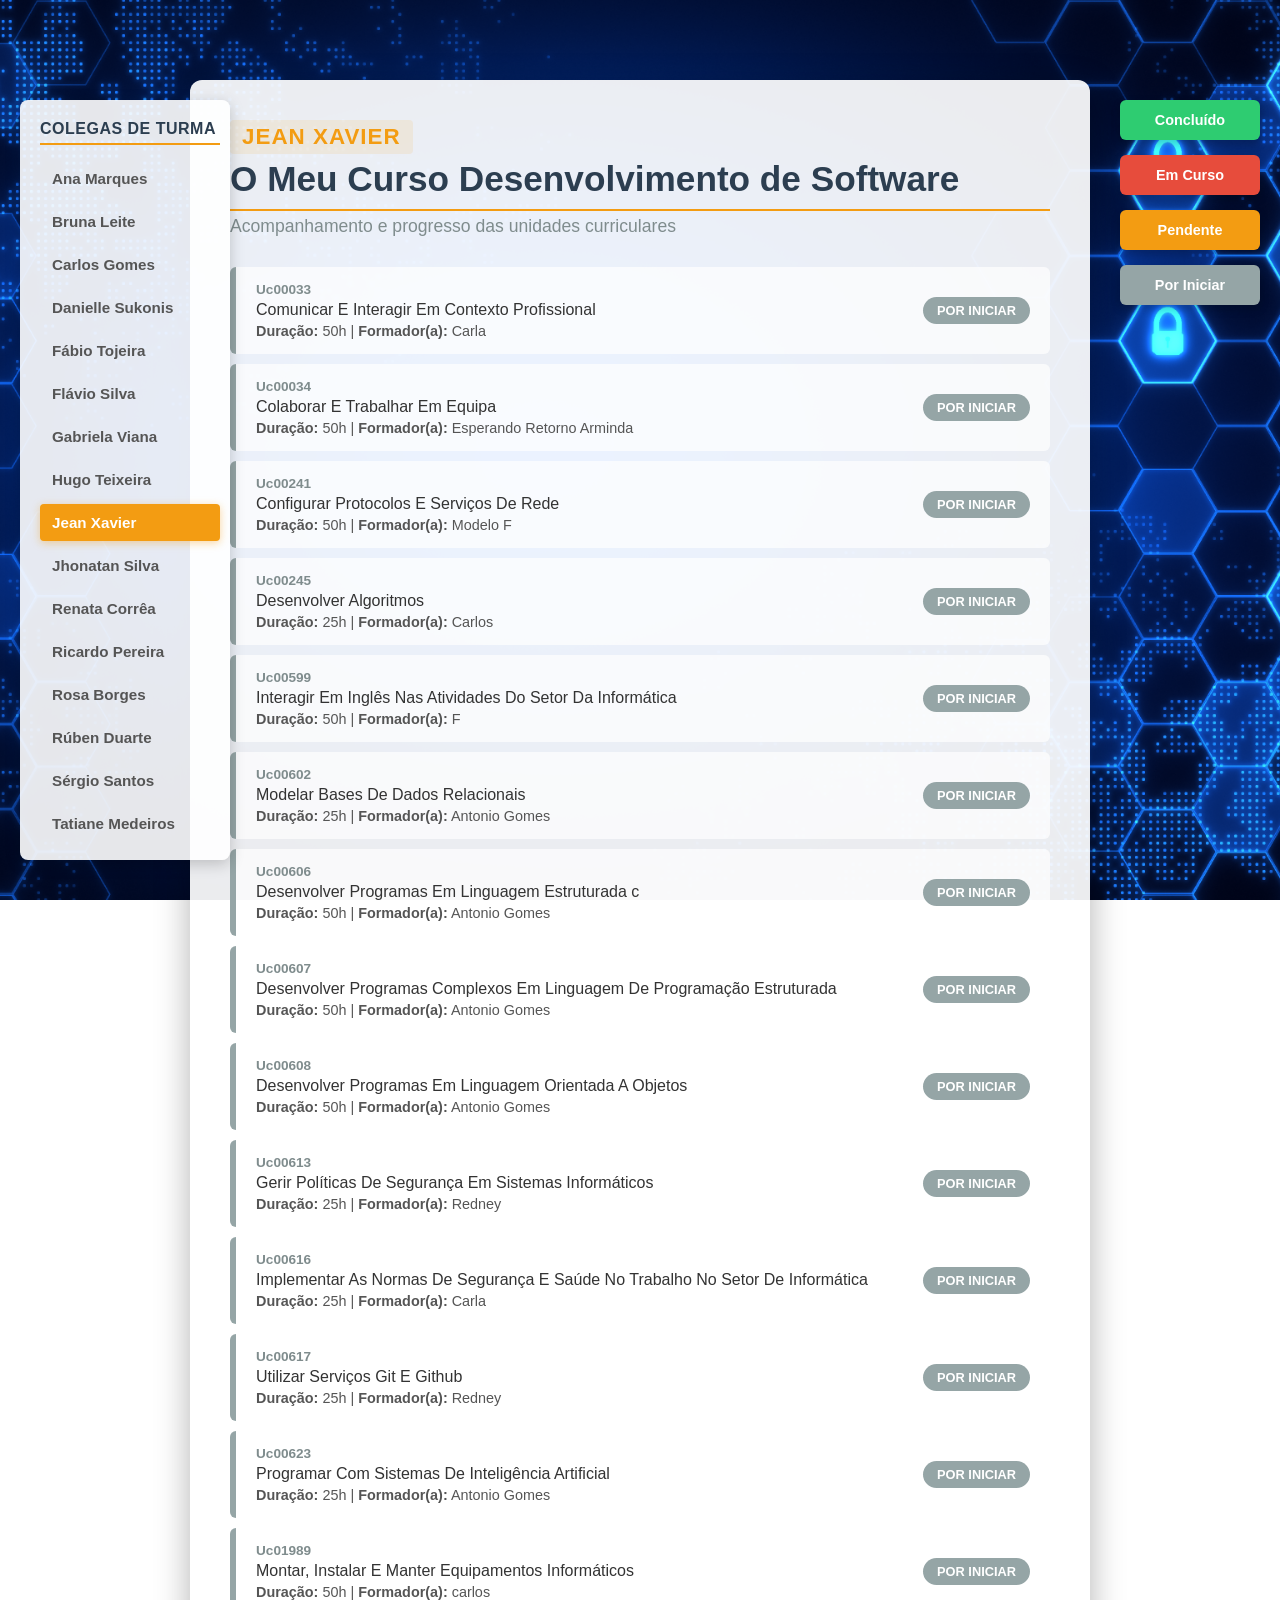
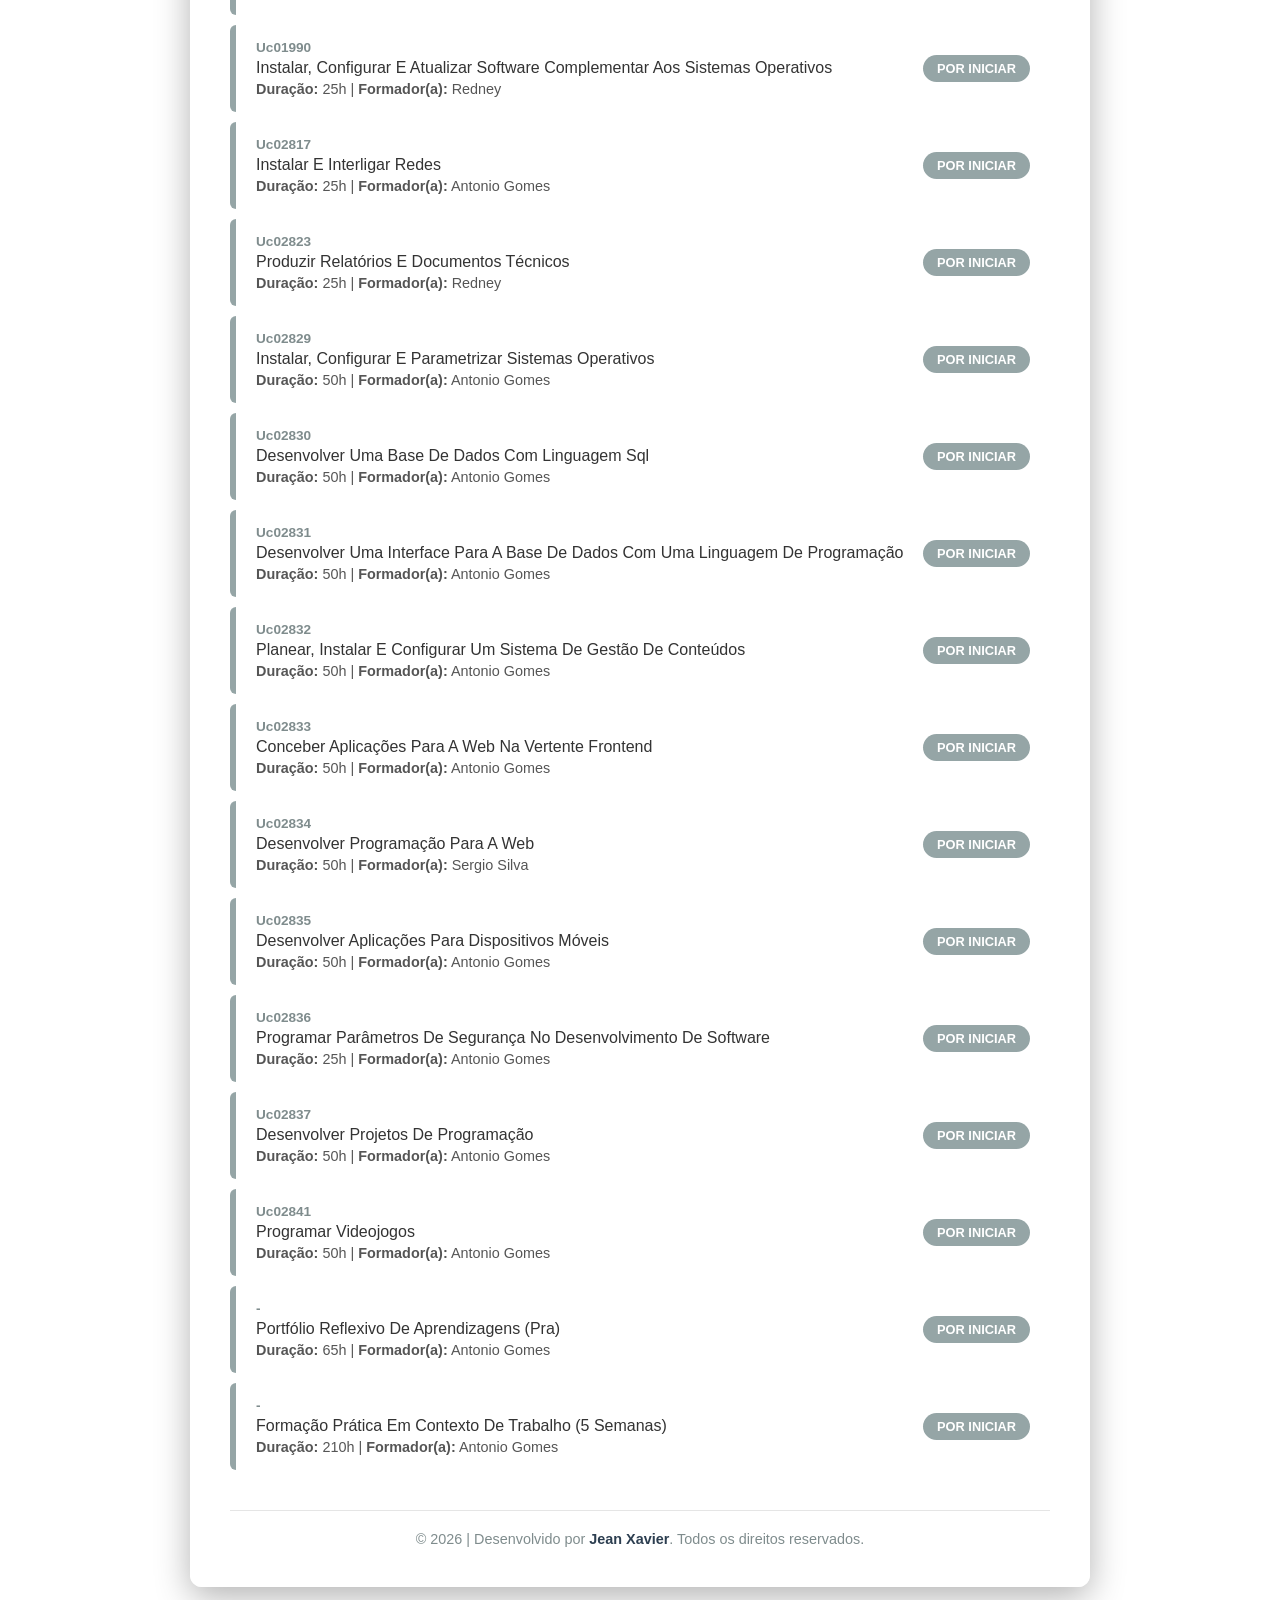
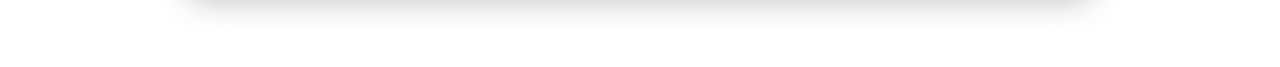
==== minhasucs.html @ ade33265 "Add files via upload" ====
<!DOCTYPE html>
<html lang="pt-PT">
<head>
    <meta charset="UTF-8">
    <meta name="viewport" content="width=device-width, initial-scale=1.0">
    <title>O Meu Curso Desenvolvimento de Software</title>
    <!-- Interligação ao ficheiro CSS externo -->
    <link rel="stylesheet" href="estilos.css">
</head>
<body>

     <!-- LISTA DE COLEGAS (Lado Esquerdo) - Lista Atualizada -->
    <div class="painel-colegas-esquerda">
        <h3>Colegas de Turma</h3>
        <ul class="lista-colegas">
            <li class="colega-item" onclick="selecionarAluno(this)">Ana Marques</li>
            <li class="colega-item" onclick="selecionarAluno(this)">Bruna Leite</li>
            <li class="colega-item" onclick="selecionarAluno(this)">Carlos Gomes</li>
            <li class="colega-item" onclick="selecionarAluno(this)">Danielle Sukonis</li>
            <li class="colega-item" onclick="selecionarAluno(this)">Fábio Tojeira</li>
            <li class="colega-item" onclick="selecionarAluno(this)">Flávio Silva</li>
            <li class="colega-item" onclick="selecionarAluno(this)">Gabriela Viana</li>
            <li class="colega-item" onclick="selecionarAluno(this)">Hugo Teixeira</li>
            <li class="colega-item active" onclick="selecionarAluno(this)">Jean Xavier</li>
            <li class="colega-item" onclick="selecionarAluno(this)">Jhonatan Silva</li>
            <li class="colega-item" onclick="selecionarAluno(this)">Renata Corrêa</li>
            <li class="colega-item" onclick="selecionarAluno(this)">Ricardo Pereira</li>
            <li class="colega-item" onclick="selecionarAluno(this)">Rosa Borges</li>
            <li class="colega-item" onclick="selecionarAluno(this)">Rúben Duarte</li>
            <li class="colega-item" onclick="selecionarAluno(this)">Sérgio Santos</li>
            <li class="colega-item" onclick="selecionarAluno(this)">Tatiane Medeiros</li>
        </ul>
    </div>
    <!-- Legendes Laterais (Fixas) - Lado Direito -->
    <div class="painel-botoes-direita">
        <button class="btn-status btn-verde">Concluído</button>
        <button class="btn-status btn-azul">Em Curso</button>
        <button class="btn-status btn-laranja">Pendente</button>
        <button class="btn-status btn-cinza">Por Iniciar</button>
    </div>

    <!-- Contentor com tamanho flexível que cresce automaticamente -->
    <div class="container-curso" style="height: auto; min-height: 400px; overflow: visible;">
        
        <!-- NOME DO ALUNO SELECIONADO NO TOPO -->
        <div id="aluno-topo-destaque" class="aluno-topo-nome">Jean Xavier</div>

        <h1>O Meu Curso Desenvolvimento de Software</h1>
        <p class="subtitulo">Acompanhamento e progresso das unidades curriculares</p>

        <!-- ABERTURA DA LISTA -->
        <ul class="lista-materias">

      
<!-- Matéria 1 -->
            <li class="materia-item" onclick="abrirSeletor(this)">
                <div class="materia-detalhes">
                    <span class="materia-codigo">Uc00033</span>
                    <span class="materia-name">Comunicar E Interagir Em Contexto Profissional</span>
                    <span class="materia-info-extra"><strong>Duração:</strong> 50h | <strong>Formador(a):</strong> Carla</span>
                </div>
                <span class="badge-status">Pendente</span>
            </li>

<!-- Matéria 2 -->
            <li class="materia-item" onclick="abrirSeletor(this)">
                <div class="materia-detalhes">
                    <span class="materia-codigo">Uc00034</span>
                    <span class="materia-name">Colaborar E Trabalhar Em Equipa</span>
                    <span class="materia-info-extra"><strong>Duração:</strong> 50h | <strong>Formador(a):</strong> Esperando Retorno Arminda</span>
                </div>
                <span class="badge-status">Pendente</span>
            </li>

<!-- Matéria 3 -->
            <li class="materia-item" onclick="abrirSeletor(this)">
                <div class="materia-detalhes">
                    <span class="materia-codigo">Uc00241</span>
                    <span class="materia-name">Configurar Protocolos E Serviços De Rede</span>
                    <span class="materia-info-extra"><strong>Duração:</strong> 50h | <strong>Formador(a):</strong> Modelo F</span>
                </div>
                <span class="badge-status">Pendente</span>
            </li>

<!-- Matéria 4 -->
            <li class="materia-item" onclick="abrirSeletor(this)">
                <div class="materia-detalhes">
                    <span class="materia-codigo">Uc00245</span>
                    <span class="materia-name">Desenvolver Algoritmos</span>
                    <span class="materia-info-extra"><strong>Duração:</strong> 25h | <strong>Formador(a):</strong> Carlos</span>
                </div>
                <span class="badge-status">Pendente</span>
            </li>

<!-- Matéria 5 -->
            <li class="materia-item" onclick="abrirSeletor(this)">
                <div class="materia-detalhes">
                    <span class="materia-codigo">Uc00599</span>
                    <span class="materia-name">Interagir Em Inglês Nas Atividades Do Setor Da Informática</span>
                    <span class="materia-info-extra"><strong>Duração:</strong> 50h | <strong>Formador(a):</strong> F</span>
                </div>
                <span class="badge-status">Pendente</span>
            </li>

<!-- Matéria 6 -->
            <li class="materia-item" onclick="abrirSeletor(this)">
                <div class="materia-detalhes">
                    <span class="materia-codigo">Uc00602</span>
                    <span class="materia-name">Modelar Bases De Dados Relacionais</span>
                    <span class="materia-info-extra"><strong>Duração:</strong> 25h | <strong>Formador(a):</strong> Antonio Gomes</span>
                </div>
                <span class="badge-status">Pendente</span>
            </li>

<!-- Matéria 7 -->
            <li class="materia-item" onclick="abrirSeletor(this)">
                <div class="materia-detalhes">
                    <span class="materia-codigo">Uc00606</span>
                    <span class="materia-name">Desenvolver Programas Em Linguagem Estruturada c</span>
                    <span class="materia-info-extra"><strong>Duração:</strong> 50h | <strong>Formador(a):</strong> Antonio Gomes</span>
                </div>
                <span class="badge-status">Pendente</span>
            </li>

<!-- Matéria 8 -->
            <li class="materia-item" onclick="abrirSeletor(this)">
                <div class="materia-detalhes">
                    <span class="materia-codigo">Uc00607</span>
                    <span class="materia-name">Desenvolver Programas Complexos Em Linguagem De Programação Estruturada</span>
                    <span class="materia-info-extra"><strong>Duração:</strong> 50h | <strong>Formador(a):</strong> Antonio Gomes</span>
                </div>
                <span class="badge-status">Pendente</span>
            </li>

<!-- Matéria 9 -->
            <li class="materia-item" onclick="abrirSeletor(this)">
                <div class="materia-detalhes">
                    <span class="materia-codigo">Uc00608</span>
                    <span class="materia-name">Desenvolver Programas Em Linguagem Orientada A Objetos</span>
                    <span class="materia-info-extra"><strong>Duração:</strong> 50h | <strong>Formador(a):</strong> Antonio Gomes</span>
                </div>
                <span class="badge-status">Pendente</span>
            </li>

<!-- Matéria 10 -->
            <li class="materia-item" onclick="abrirSeletor(this)">
                <div class="materia-detalhes">
                    <span class="materia-codigo">Uc00613</span>
                    <span class="materia-name">Gerir Políticas De Segurança Em Sistemas Informáticos</span>
                    <span class="materia-info-extra"><strong>Duração:</strong> 25h | <strong>Formador(a):</strong> Redney</span>
                </div>
                <span class="badge-status">Pendente</span>
            </li>

<!-- Matéria 11 -->
            <li class="materia-item" onclick="abrirSeletor(this)">
                <div class="materia-detalhes">
                    <span class="materia-codigo">Uc00616</span>
                    <span class="materia-name">Implementar As Normas De Segurança E Saúde No Trabalho No Setor De Informática</span>
                    <span class="materia-info-extra"><strong>Duração:</strong> 25h | <strong>Formador(a):</strong> Carla</span>
                </div>
                <span class="badge-status">Pendente</span>
            </li>

<!-- Matéria 12 -->
            <li class="materia-item" onclick="abrirSeletor(this)">
                <div class="materia-detalhes">
                    <span class="materia-codigo">Uc00617</span>
                    <span class="materia-name">Utilizar Serviços Git E Github</span>
                    <span class="materia-info-extra"><strong>Duração:</strong> 25h | <strong>Formador(a):</strong> Redney</span>
                </div>
                <span class="badge-status">Pendente</span>
            </li>

<!-- Matéria 13 -->
            <li class="materia-item" onclick="abrirSeletor(this)">
                <div class="materia-detalhes">
                    <span class="materia-codigo">Uc00623</span>
                    <span class="materia-name">Programar Com Sistemas De Inteligência Artificial</span>
                    <span class="materia-info-extra"><strong>Duração:</strong> 25h | <strong>Formador(a):</strong> Antonio Gomes</span>
                </div>
                <span class="badge-status">Pendente</span>
            </li>

<!-- Matéria 14 -->
            <li class="materia-item" onclick="abrirSeletor(this)">
                <div class="materia-detalhes">
                    <span class="materia-codigo">Uc01989</span>
                    <span class="materia-name">Montar, Instalar E Manter Equipamentos Informáticos</span>
                    <span class="materia-info-extra"><strong>Duração:</strong> 50h | <strong>Formador(a):</strong> carlos</span>
                </div>
                <span class="badge-status">Pendente</span>
            </li>

<!-- Matéria 15 -->
            <li class="materia-item" onclick="abrirSeletor(this)">
                <div class="materia-detalhes">
                    <span class="materia-codigo">Uc01990</span>
                    <span class="materia-name">Instalar, Configurar E Atualizar Software Complementar Aos Sistemas Operativos</span>
                    <span class="materia-info-extra"><strong>Duração:</strong> 25h | <strong>Formador(a):</strong> Redney</span>
                </div>
                <span class="badge-status">Pendente</span>
            </li>

<!-- Matéria 16 -->
            <li class="materia-item" onclick="abrirSeletor(this)">
                <div class="materia-detalhes">
                    <span class="materia-codigo">Uc02817</span>
                    <span class="materia-name">Instalar E Interligar Redes</span>
                    <span class="materia-info-extra"><strong>Duração:</strong> 25h | <strong>Formador(a):</strong> Antonio Gomes</span>
                </div>
                <span class="badge-status">Pendente</span>
            </li>

<!-- Matéria 17 -->
            <li class="materia-item" onclick="abrirSeletor(this)">
                <div class="materia-detalhes">
                    <span class="materia-codigo">Uc02823</span>
                    <span class="materia-name">Produzir Relatórios E Documentos Técnicos</span>
                    <span class="materia-info-extra"><strong>Duração:</strong> 25h | <strong>Formador(a):</strong> Redney</span>
                </div>
                <span class="badge-status">Pendente</span>
            </li>

<!-- Matéria 18 -->
            <li class="materia-item" onclick="abrirSeletor(this)">
                <div class="materia-detalhes">
                    <span class="materia-codigo">Uc02829</span>
                    <span class="materia-name">Instalar, Configurar E Parametrizar Sistemas Operativos</span>
                    <span class="materia-info-extra"><strong>Duração:</strong> 50h | <strong>Formador(a):</strong> Antonio Gomes</span>
                </div>
                <span class="badge-status">Pendente</span>
            </li>

<!-- Matéria 19 -->
            <li class="materia-item" onclick="abrirSeletor(this)">
                <div class="materia-detalhes">
                    <span class="materia-codigo">Uc02830</span>
                    <span class="materia-name">Desenvolver Uma Base De Dados Com Linguagem Sql</span>
                    <span class="materia-info-extra"><strong>Duração:</strong> 50h | <strong>Formador(a):</strong> Antonio Gomes</span>
                </div>
                <span class="badge-status">Pendente</span>
            </li>

<!-- Matéria 20 -->
            <li class="materia-item" onclick="abrirSeletor(this)">
                <div class="materia-detalhes">
                    <span class="materia-codigo">Uc02831</span>
                    <span class="materia-name">Desenvolver Uma Interface Para A Base De Dados Com Uma Linguagem De Programação</span>
                    <span class="materia-info-extra"><strong>Duração:</strong> 50h | <strong>Formador(a):</strong> Antonio Gomes</span>
                </div>
                <span class="badge-status">Pendente</span>
            </li>

<!-- Matéria 21 -->
            <li class="materia-item" onclick="abrirSeletor(this)">
                <div class="materia-detalhes">
                    <span class="materia-codigo">Uc02832</span>
                    <span class="materia-name">Planear, Instalar E Configurar Um Sistema De Gestão De Conteúdos</span>
                    <span class="materia-info-extra"><strong>Duração:</strong> 50h | <strong>Formador(a):</strong> Antonio Gomes</span>
                </div>
                <span class="badge-status">Pendente</span>
            </li>

<!-- Matéria 22 -->
            <li class="materia-item" onclick="abrirSeletor(this)">
                <div class="materia-detalhes">
                    <span class="materia-codigo">Uc02833</span>
                    <span class="materia-name">Conceber Aplicações Para A Web Na Vertente Frontend</span>
                    <span class="materia-info-extra"><strong>Duração:</strong> 50h | <strong>Formador(a):</strong> Antonio Gomes</span>
                </div>
                <span class="badge-status">Pendente</span>
            </li>

<!-- Matéria 23 -->
            <li class="materia-item" onclick="abrirSeletor(this)">
                <div class="materia-detalhes">
                    <span class="materia-codigo">Uc02834</span>
                    <span class="materia-name">Desenvolver Programação Para A Web</span>
                    <span class="materia-info-extra"><strong>Duração:</strong> 50h | <strong>Formador(a):</strong> Sergio Silva</span>
                </div>
                <span class="badge-status">Pendente</span>
            </li>

<!-- Matéria 24 -->
            <li class="materia-item" onclick="abrirSeletor(this)">
                <div class="materia-detalhes">
                    <span class="materia-codigo">Uc02835</span>
                    <span class="materia-name">Desenvolver Aplicações Para Dispositivos Móveis</span>
                    <span class="materia-info-extra"><strong>Duração:</strong> 50h | <strong>Formador(a):</strong> Antonio Gomes</span>
                </div>
                <span class="badge-status">Pendente</span>
            </li>

<!-- Matéria 25 -->
            <li class="materia-item" onclick="abrirSeletor(this)">
                <div class="materia-detalhes">
                    <span class="materia-codigo">Uc02836</span>
                    <span class="materia-name">Programar Parâmetros De Segurança No Desenvolvimento De Software</span>
                    <span class="materia-info-extra"><strong>Duração:</strong> 25h | <strong>Formador(a):</strong> Antonio Gomes</span>
                </div>
                <span class="badge-status">Pendente</span>
            </li>

<!-- Matéria 26 -->
            <li class="materia-item" onclick="abrirSeletor(this)">
                <div class="materia-detalhes">
                    <span class="materia-codigo">Uc02837</span>
                    <span class="materia-name">Desenvolver Projetos De Programação</span>
                    <span class="materia-info-extra"><strong>Duração:</strong> 50h | <strong>Formador(a):</strong> Antonio Gomes</span>
                </div>
                <span class="badge-status">Pendente</span>
            </li>

<!-- Matéria 27 -->
            <li class="materia-item" onclick="abrirSeletor(this)">
                <div class="materia-detalhes">
                    <span class="materia-codigo">Uc02841</span>
                    <span class="materia-name">Programar Videojogos</span>
                    <span class="materia-info-extra"><strong>Duração:</strong> 50h | <strong>Formador(a):</strong> Antonio Gomes</span>
                </div>
                <span class="badge-status">Pendente</span>
            </li>

<!-- Matéria 28 -->
            <li class="materia-item" onclick="abrirSeletor(this)">
                <div class="materia-detalhes">
                    <span class="materia-codigo">-</span>
                    <span class="materia-name">Portfólio Reflexivo De Aprendizagens (Pra)</span>
                    <span class="materia-info-extra"><strong>Duração:</strong> 65h | <strong>Formador(a):</strong> Antonio Gomes</span>
                </div>
                <span class="badge-status">Pendente</span>
            </li>

<!-- Matéria 29 -->
            <li class="materia-item" onclick="abrirSeletor(this)">
                <div class="materia-detalhes">
                    <span class="materia-codigo">-</span>
                    <span class="materia-name">Formação Prática Em Contexto De Trabalho (5 Semanas)</span>
                    <span class="materia-info-extra"><strong>Duração:</strong> 210h | <strong>Formador(a):</strong> Antonio Gomes</span>
                </div>
                <span class="badge-status">Pendente</span>
            </li>

            <!-- PODE COLAR AS RESTANTES MATÉRIAS EXATAMENTE AQUI -->

        </ul> <!-- FECHO DA LISTA -->

        <!-- Rodapé do Projeto -->
        <footer class="footer-curso">
            <p>&copy; <span id="ano-atual">2026</span> | Desenvolvido por <strong>Jean Xavier</strong>. Todos os direitos reservados.</p>
        </footer>

    </div> <!-- FECHO DA DIV CONTAINER-CURSO -->

    <!-- Painel Push de Seleção Flutuante -->
    <div id="modalStatus" class="modal-background" onclick="fecharSeletor(event)">
        <div class="modal-content">
            <h3>Alterar Estado da Matéria</h3>
            <div class="modal-botoes">
                <button class="btn-status btn-verde" onclick="atualizarStatus('concluido', 'Concluído')">Concluído</button>
                <button class="btn-status btn-azul" onclick="atualizarStatus('andamento', 'Em Curso')">Em Curso</button>
                <button class="btn-status btn-laranja" onclick="atualizarStatus('pendente', 'Pendente')">Pendente</button>
                <button class="btn-status btn-cinza" onclick="atualizarStatus('por-iniciar', 'Por Iniciar')">Por Iniciar</button>
            </div>
        </div>
    </div>

    <!-- JavaScript Avançado com suporte a múltiplos Alunos -->
    <script>
        document.getElementById('ano-atual').innerText = new Date().getFullYear();

        let elementoSelecionado = null;
        let alunoAtivo = "Jean Xavier"; // Define o aluno padrão ao carregar a página

        // Carrega os dados salvos do aluno ativo
        function carregarEstadosAluno() {
            document.querySelectorAll('.materia-item').forEach(materia => {
                const idMateria = materia.getAttribute('data-id');
                // O segredo está aqui: a chave de salvamento junta o nome do aluno com o ID da UC
                const chaveSalvamento = alunoAtivo + "_" + idMateria;
                const estadoGuardado = localStorage.getItem(chaveSalvamento);

                if (estadoGuardado) {
                    const dados = JSON.parse(estadoGuardado);
                    materia.className = "materia-item " + dados.classe;
                    const badge = materia.querySelector('.badge-status');
                    if (badge) { badge.innerText = dados.texto; }
                } else {
                    // Se o aluno não tiver dados salvos nesta UC, reseta para o padrão "Por Iniciar"
                    materia.className = "materia-item por-iniciar";
                    const badge = materia.querySelector('.badge-status');
                    if (badge) { badge.innerText = "Por Iniciar"; }
                }
            });
        }

        // Executado ao clicar num nome da lista da esquerda
        function selecionarAluno(elemento) {
            // Remove destaque ativo do anterior e coloca no novo
            document.querySelectorAll('.colega-item').forEach(item => item.classList.remove('active'));
            elemento.classList.add('active');

            // Atualiza as variáveis e o texto do topo
            alunoAtivo = elemento.innerText;
            document.getElementById('aluno-topo-destaque').innerText = alunoAtivo;

            // Recarrega as matérias com o histórico deste aluno específico
            carregarEstadosAluno();
        }

        // Recupera dados do aluno padrão ao abrir a página
        window.addEventListener('DOMContentLoaded', () => {
            carregarEstadosAluno();
        });

        function abrirSeletor(elemento) {
            elementoSelecionado = elemento;
            document.getElementById('modalStatus').classList.add('active');
        }

        function fecharSeletor(event) {
            if (!event || event.target.id === 'modalStatus') {
                document.getElementById('modalStatus').classList.remove('active');
                elementoSelecionado = null;
            }
        }

        function atualizarStatus(classeStatus, textoBadge) {
            if (elementoSelecionado) {
                elementoSelecionado.className = "materia-item " + classeStatus;
                const badge = elementoSelecionado.querySelector('.badge-status');
                if (badge) { badge.innerText = textoBadge; }

                const idMateria = elementoSelecionado.getAttribute('data-id');
                if (idMateria) {
                    // Guarda associando ao Nome do Aluno Atual
                    const chaveSalvamento = alunoAtivo + "_" + idMateria;
                    const dadosParaGuardar = { classe: classeStatus, texto: textoBadge };
                    localStorage.setItem(chaveSalvamento, JSON.stringify(dadosParaGuardar));
                }
                fecharSeletor(null);
            }
        }
    </script>
</body>
</html>
---- estilos.css ----
/* ==========================================================================
   CAMPO IDENTIFICADO PARA ADICIONAR A FOTO DE FUNDO
   Substitua o link dentro de url('...') pela imagem que desejar
   ========================================================================== */
body {
    background-image: url('fundo.png'); 
    background-attachment: fixed;          
    background-size: cover;                  
    background-position: center;         
    background-repeat: no-repeat;
    font-family: Arial, sans-serif;
    color: #333333;
    min-height: 100vh;
    padding: 40px 20px;
    margin: 0;
    box-sizing: border-box;
}

* {
    box-sizing: border-box;
    padding: 0;
    margin: 0;
}

.container-curso {
    max-width: 900px;
    margin: 40px auto;
    background: rgba(255, 255, 255, 0.92); 
    padding: 40px;
    border-radius: 12px;
    box-shadow: 0 10px 35px rgba(0,0,0,0.3); 
    position: relative;
}

h1 {
    color: #2c3e50;
    margin-bottom: 5px;
    font-size: 2.2rem;
    border-bottom: 2px solid #f39c12;
    padding-bottom: 10px;
}

.subtitulo {
    font-size: 1.1rem;
    color: #7f8c8d;
    margin-bottom: 30px;
}

.lista-materias {
    list-style: none;
}

.materia-item {
    display: flex;
    justify-content: space-between;
    align-items: center;
    padding: 15px 20px;
    margin-bottom: 10px;
    background: rgba(255, 255, 255, 0.7);
    border-radius: 6px;
    border-left: 6px solid #bdc3c7;
    transition: all 0.25s ease;
    cursor: pointer;
}

.materia-item:hover {
    background: #ffffff;
    transform: translateX(8px);
    box-shadow: 0 4px 15px rgba(0,0,0,0.12);
}

.materia-detalhes {
    display: flex;
    flex-direction: column;
    gap: 4px;
}

.materia-codigo {
    font-size: 0.85rem;
    font-weight: bold;
    color: #7f8c8d;
}

.materia-nome {
    font-size: 1.15rem;
    font-weight: bold;
    color: #2c3e50;
    transition: all 0.2s ease;
}

.materia-info-extra {
    font-size: 0.9rem;
    color: #555555;
}

/* ==========================================================================
   CONFIGURAÇÃO DOS ESTADOS E CORES ATUALIZADAS
   ========================================================================== */
   
/* 1. Concluído: Verde e Riscado */
.materia-item.concluido { border-left-color: #2ecc71; }
.materia-item.concluido .materia-nome {
    color: #2ecc71;
    text-decoration: line-through;
    opacity: 0.75;
}
.materia-item.concluido .badge-status { background-color: #2ecc71; }

/* 2. Em Curso: Vermelho */
.materia-item.andamento { border-left-color: #e74c3c; }
.materia-item.andamento .badge-status { background-color: #e74c3c; }

/* 3. Pendente: Laranja */
.materia-item.pendente { border-left-color: #f39c12; }
.materia-item.pendente .badge-status { background-color: #f39c12; }

/* 4. Por Iniciar / Cancelar: Cinza */
.materia-item.por-iniciar { border-left-color: #95a5a6; }
.materia-item.por-iniciar .badge-status { background-color: #95a5a6; }

.badge-status {
    padding: 6px 14px;
    border-radius: 20px;
    color: white;
    font-size: 0.8rem;
    font-weight: bold;
    text-transform: uppercase;
    white-space: nowrap;
}

/* BOTOES FIXOS NA LATERAL DIREITA */
.painel-botoes-direita {
    position: fixed;
    top: 100px;
    right: 20px;
    display: flex;
    flex-direction: column;
    gap: 15px;
    z-index: 1000;
}

.btn-status {
    width: 140px;
    padding: 12px;
    border: none;
    border-radius: 6px;
    color: white;
    font-weight: bold;
    font-size: 0.9rem;
    cursor: pointer;
    box-shadow: 0 4px 10px rgba(0,0,0,0.2);
    transition: transform 0.2s ease, box-shadow 0.2s ease;
    text-align: center;
}

.btn-status:hover {
    transform: scale(1.05);
    box-shadow: 0 6px 15px rgba(0,0,0,0.3);
}

.btn-verde { background-color: #2ecc71; }
.btn-azul { background-color: #e74c3c; } /* Mudado para Vermelho na lateral */
.btn-laranja { background-color: #f39c12; }
.btn-cinza { background-color: #95a5a6; }

/* MODAL / POPUP FLUTUANTE (PUSH SELECTION) */
.modal-background {
    position: fixed;
    top: 0;
    left: 0;
    width: 100%;
    height: 100%;
    background: rgba(0, 0, 0, 0.5);
    display: flex;
    justify-content: center;
    align-items: center;
    z-index: 2000;
    opacity: 0;
    pointer-events: none;
    transition: opacity 0.3s ease;
}

.modal-background.active {
    opacity: 1;
    pointer-events: auto;
}

.modal-content {
    background: white;
    padding: 30px;
    border-radius: 12px;
    text-align: center;
    box-shadow: 0 10px 30px rgba(0,0,0,0.3);
    max-width: 350px;
    width: 100%;
    transform: scale(0.8);
    transition: transform 0.3s ease;
}

.modal-background.active .modal-content { transform: scale(1); }
.modal-content h3 { margin-bottom: 20px; color: #2c3e50; font-size: 1.2rem; }
.modal-botoes { display: flex; flex-direction: column; gap: 12px; align-items: center; }
.modal-botoes .btn-status { width: 100%; }

.footer-curso {
    text-align: center;
    margin-top: 40px;
    padding-top: 20px;
    border-top: 1px solid rgba(0, 0, 0, 0.1);
    font-size: 0.9rem;
    color: #7f8c8d;
}
.footer-curso strong {
    color: #2c3e50;
}

@media (max-width: 1200px) {
    .painel-botoes-direita {
        position: static;
        flex-direction: row;
        justify-content: center;
        margin-bottom: 20px;
    }
}
/* ==========================================================================
   NOVOS COMPONENTES: LISTA DE COLEGAS E NOME NO TOPO
   ========================================================================== */

.painel-colegas-esquerda {
    position: fixed;
    top: 100px;
    left: 20px;
    width: 210px;
    background: rgba(255, 255, 255, 0.9);
    padding: 20px;
    border-radius: 8px;
    box-shadow: 0 4px 15px rgba(0,0,0,0.2);
    z-index: 1000;

 /* LINHAS ADICIONADAS PARA ADICIONAR O SCROLL: */
    max-height: calc(100vh - 140px); /* Limita a altura do painel ao tamanho do ecrã */
    overflow-y: auto;                /* Ativa a barra de rolagem vertical quando necessário */
    padding-right: 10px;             /* Cria espaço para a barra de rolagem não cortar as letras */
}
.painel-colegas-esquerda h3 {
    font-size: 1rem;
    color: #2c3e50;
    margin-bottom: 15px;
    border-bottom: 2px solid #f39c12;
    padding-bottom: 5px;
    text-transform: uppercase;
    letter-spacing: 0.5px;
}

.lista-colegas {
    list-style: none;
}

.colega-item {
    padding: 10px 12px;
    margin-bottom: 6px;
    border-radius: 4px;
    cursor: pointer;
    font-weight: bold;
    font-size: 0.95rem;
    color: #555;
    transition: all 0.2s ease;
}

.colega-item:hover {
    background: rgba(243, 156, 18, 0.15);
    color: #f39c12;
    transform: translateX(4px);
}


/* Aluno atualmente selecionado na lista */
.colega-item.active {
    background: #f39c12;
    color: white;
    box-shadow: 0 2px 8px rgba(243, 156, 18, 0.4);
}

/* Texto de destaque no topo (Acima do H1) */
.aluno-topo-nome {
    font-size: 1.4rem;
    font-weight: bold;
    color: #f39c12;
    text-transform: uppercase;
    letter-spacing: 1px;
    margin-bottom: 5px;
    display: inline-block;
    background: rgba(243, 156, 18, 0.1);
    padding: 4px 12px;
    border-radius: 4px;
}

/* Ajuste de margens na caixa central para não sobrepor as barras laterais */
@media (min-width: 1400px) {
    .container-curso {
        margin-left: 260px;
        margin-right: 200px;
    }
}
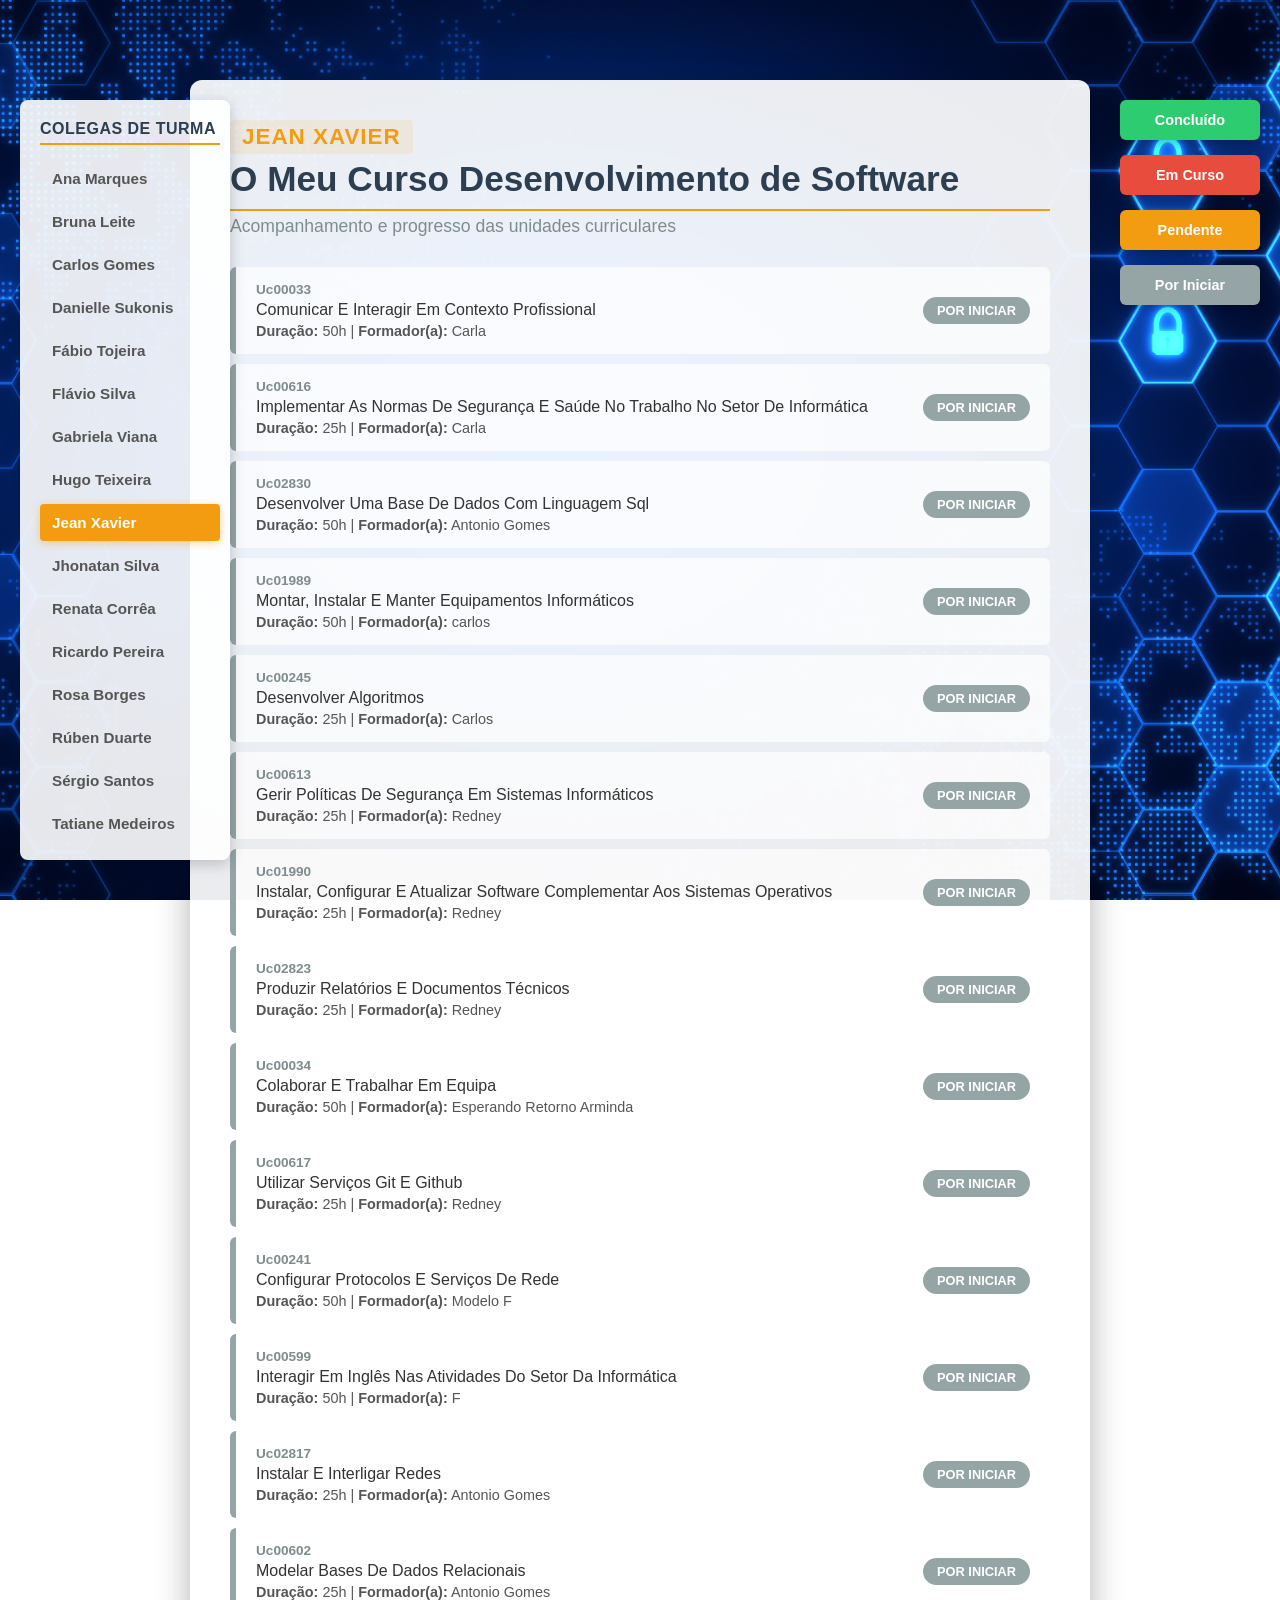
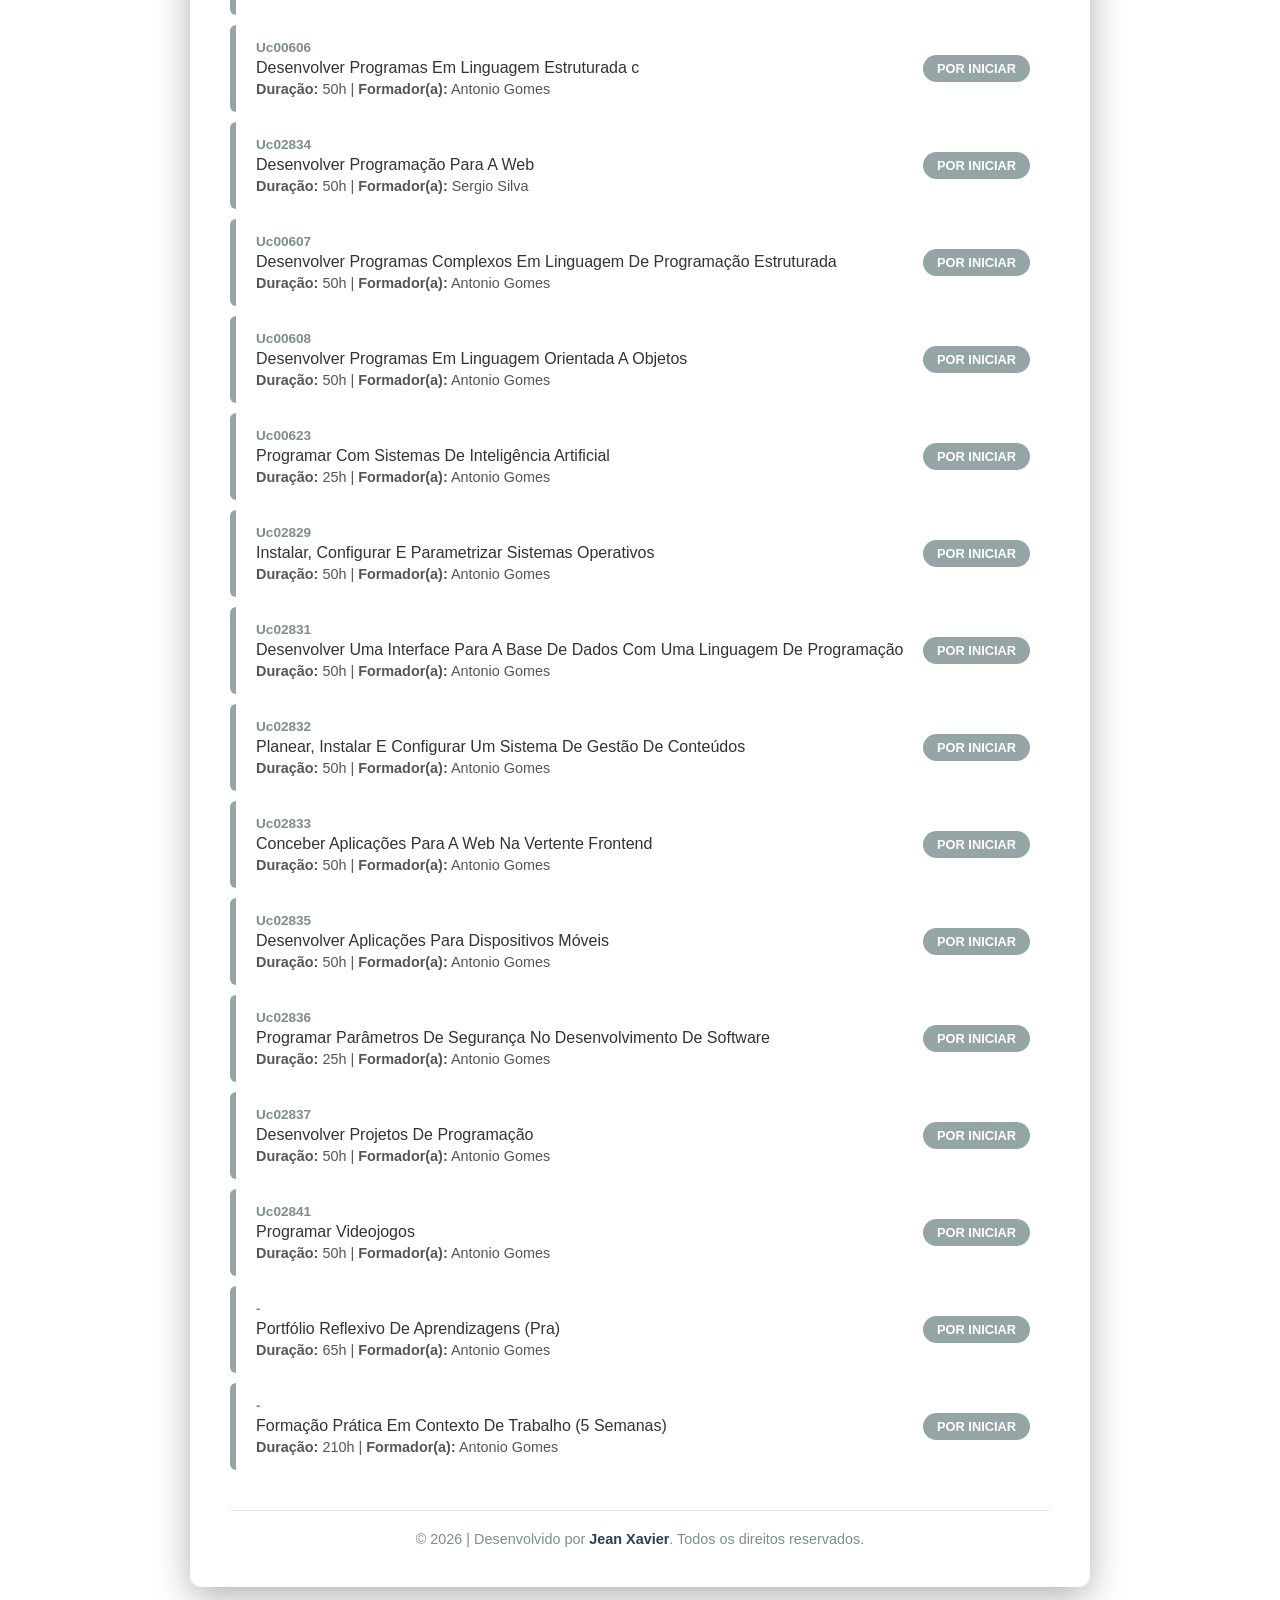
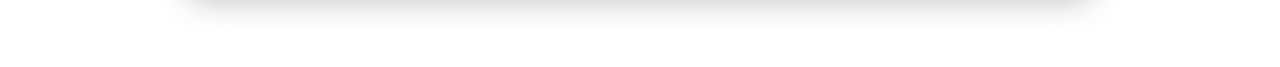
==== commit 6ef9ea97: "Add files via upload" ====
--- a/minhasucs.html
+++ b/minhasucs.html
@@ -51,8 +51,7 @@
         <!-- ABERTURA DA LISTA -->
         <ul class="lista-materias">
 
-      
-<!-- Matéria 1 -->
+           <!-- Matéria 1 -->
             <li class="materia-item" onclick="abrirSeletor(this)">
                 <div class="materia-detalhes">
                     <span class="materia-codigo">Uc00033</span>
@@ -65,6 +64,76 @@
 <!-- Matéria 2 -->
             <li class="materia-item" onclick="abrirSeletor(this)">
                 <div class="materia-detalhes">
+                    <span class="materia-codigo">Uc00616</span>
+                    <span class="materia-name">Implementar As Normas De Segurança E Saúde No Trabalho No Setor De Informática</span>
+                    <span class="materia-info-extra"><strong>Duração:</strong> 25h | <strong>Formador(a):</strong> Carla</span>
+                </div>
+                <span class="badge-status">Pendente</span>
+            </li>
+
+<!-- Matéria 3 -->
+            <li class="materia-item" onclick="abrirSeletor(this)">
+                <div class="materia-detalhes">
+                    <span class="materia-codigo">Uc02830</span>
+                    <span class="materia-name">Desenvolver Uma Base De Dados Com Linguagem Sql</span>
+                    <span class="materia-info-extra"><strong>Duração:</strong> 50h | <strong>Formador(a):</strong> Antonio Gomes</span>
+                </div>
+                <span class="badge-status">Pendente</span>
+            </li>
+
+<!-- Matéria 4 -->
+            <li class="materia-item" onclick="abrirSeletor(this)">
+                <div class="materia-detalhes">
+                    <span class="materia-codigo">Uc01989</span>
+                    <span class="materia-name">Montar, Instalar E Manter Equipamentos Informáticos</span>
+                    <span class="materia-info-extra"><strong>Duração:</strong> 50h | <strong>Formador(a):</strong> carlos</span>
+                </div>
+                <span class="badge-status">Pendente</span>
+            </li>
+
+<!-- Matéria 5 -->
+            <li class="materia-item" onclick="abrirSeletor(this)">
+                <div class="materia-detalhes">
+                    <span class="materia-codigo">Uc00245</span>
+                    <span class="materia-name">Desenvolver Algoritmos</span>
+                    <span class="materia-info-extra"><strong>Duração:</strong> 25h | <strong>Formador(a):</strong> Carlos</span>
+                </div>
+                <span class="badge-status">Pendente</span>
+            </li>
+
+            <!-- Matéria 6 -->
+            <li class="materia-item" onclick="abrirSeletor(this)">
+                <div class="materia-detalhes">
+                    <span class="materia-codigo">Uc00613</span>
+                    <span class="materia-name">Gerir Políticas De Segurança Em Sistemas Informáticos</span>
+                    <span class="materia-info-extra"><strong>Duração:</strong> 25h | <strong>Formador(a):</strong> Redney</span>
+                </div>
+                <span class="badge-status">Pendente</span>
+            </li>
+
+<!-- Matéria 7 -->
+            <li class="materia-item" onclick="abrirSeletor(this)">
+                <div class="materia-detalhes">
+                    <span class="materia-codigo">Uc01990</span>
+                    <span class="materia-name">Instalar, Configurar E Atualizar Software Complementar Aos Sistemas Operativos</span>
+                    <span class="materia-info-extra"><strong>Duração:</strong> 25h | <strong>Formador(a):</strong> Redney</span>
+                </div>
+                <span class="badge-status">Pendente</span>
+            </li>
+
+<!-- Matéria 8 -->
+            <li class="materia-item" onclick="abrirSeletor(this)">
+                <div class="materia-detalhes">
+                    <span class="materia-codigo">Uc02823</span>
+                    <span class="materia-name">Produzir Relatórios E Documentos Técnicos</span>
+                    <span class="materia-info-extra"><strong>Duração:</strong> 25h | <strong>Formador(a):</strong> Redney</span>
+                </div>
+                <span class="badge-status">Pendente</span>
+            </li>
+
+<!-- Matéria 9 -->
+            <li class="materia-item" onclick="abrirSeletor(this)">
+                <div class="materia-detalhes">
                     <span class="materia-codigo">Uc00034</span>
                     <span class="materia-name">Colaborar E Trabalhar Em Equipa</span>
                     <span class="materia-info-extra"><strong>Duração:</strong> 50h | <strong>Formador(a):</strong> Esperando Retorno Arminda</span>
@@ -72,7 +141,17 @@
                 <span class="badge-status">Pendente</span>
             </li>
 
-<!-- Matéria 3 -->
+<!-- Matéria 10 -->
+            <li class="materia-item" onclick="abrirSeletor(this)">
+                <div class="materia-detalhes">
+                    <span class="materia-codigo">Uc00617</span>
+                    <span class="materia-name">Utilizar Serviços Git E Github</span>
+                    <span class="materia-info-extra"><strong>Duração:</strong> 25h | <strong>Formador(a):</strong> Redney</span>
+                </div>
+                <span class="badge-status">Pendente</span>
+            </li>
+
+            <!-- Matéria 11 -->
             <li class="materia-item" onclick="abrirSeletor(this)">
                 <div class="materia-detalhes">
                     <span class="materia-codigo">Uc00241</span>
@@ -82,17 +161,7 @@
                 <span class="badge-status">Pendente</span>
             </li>
 
-<!-- Matéria 4 -->
-            <li class="materia-item" onclick="abrirSeletor(this)">
-                <div class="materia-detalhes">
-                    <span class="materia-codigo">Uc00245</span>
-                    <span class="materia-name">Desenvolver Algoritmos</span>
-                    <span class="materia-info-extra"><strong>Duração:</strong> 25h | <strong>Formador(a):</strong> Carlos</span>
-                </div>
-                <span class="badge-status">Pendente</span>
-            </li>
-
-<!-- Matéria 5 -->
+<!-- Matéria 12 -->
             <li class="materia-item" onclick="abrirSeletor(this)">
                 <div class="materia-detalhes">
                     <span class="materia-codigo">Uc00599</span>
@@ -102,7 +171,17 @@
                 <span class="badge-status">Pendente</span>
             </li>
 
-<!-- Matéria 6 -->
+<!-- Matéria 13 -->
+            <li class="materia-item" onclick="abrirSeletor(this)">
+                <div class="materia-detalhes">
+                    <span class="materia-codigo">Uc02817</span>
+                    <span class="materia-name">Instalar E Interligar Redes</span>
+                    <span class="materia-info-extra"><strong>Duração:</strong> 25h | <strong>Formador(a):</strong> Antonio Gomes</span>
+                </div>
+                <span class="badge-status">Pendente</span>
+            </li>
+
+<!-- Matéria 14 -->
             <li class="materia-item" onclick="abrirSeletor(this)">
                 <div class="materia-detalhes">
                     <span class="materia-codigo">Uc00602</span>
@@ -112,7 +191,7 @@
                 <span class="badge-status">Pendente</span>
             </li>
 
-<!-- Matéria 7 -->
+<!-- Matéria 15 -->
             <li class="materia-item" onclick="abrirSeletor(this)">
                 <div class="materia-detalhes">
                     <span class="materia-codigo">Uc00606</span>
@@ -122,7 +201,17 @@
                 <span class="badge-status">Pendente</span>
             </li>
 
-<!-- Matéria 8 -->
+<!-- Matéria 16 -->
+            <li class="materia-item" onclick="abrirSeletor(this)">
+                <div class="materia-detalhes">
+                    <span class="materia-codigo">Uc02834</span>
+                    <span class="materia-name">Desenvolver Programação Para A Web</span>
+                    <span class="materia-info-extra"><strong>Duração:</strong> 50h | <strong>Formador(a):</strong> Sergio Silva</span>
+                </div>
+                <span class="badge-status">Pendente</span>
+            </li>
+
+<!-- Matéria 17 -->
             <li class="materia-item" onclick="abrirSeletor(this)">
                 <div class="materia-detalhes">
                     <span class="materia-codigo">Uc00607</span>
@@ -132,7 +221,7 @@
                 <span class="badge-status">Pendente</span>
             </li>
 
-<!-- Matéria 9 -->
+<!-- Matéria 18 -->
             <li class="materia-item" onclick="abrirSeletor(this)">
                 <div class="materia-detalhes">
                     <span class="materia-codigo">Uc00608</span>
@@ -142,37 +231,7 @@
                 <span class="badge-status">Pendente</span>
             </li>
 
-<!-- Matéria 10 -->
-            <li class="materia-item" onclick="abrirSeletor(this)">
-                <div class="materia-detalhes">
-                    <span class="materia-codigo">Uc00613</span>
-                    <span class="materia-name">Gerir Políticas De Segurança Em Sistemas Informáticos</span>
-                    <span class="materia-info-extra"><strong>Duração:</strong> 25h | <strong>Formador(a):</strong> Redney</span>
-                </div>
-                <span class="badge-status">Pendente</span>
-            </li>
-
-<!-- Matéria 11 -->
-            <li class="materia-item" onclick="abrirSeletor(this)">
-                <div class="materia-detalhes">
-                    <span class="materia-codigo">Uc00616</span>
-                    <span class="materia-name">Implementar As Normas De Segurança E Saúde No Trabalho No Setor De Informática</span>
-                    <span class="materia-info-extra"><strong>Duração:</strong> 25h | <strong>Formador(a):</strong> Carla</span>
-                </div>
-                <span class="badge-status">Pendente</span>
-            </li>
-
-<!-- Matéria 12 -->
-            <li class="materia-item" onclick="abrirSeletor(this)">
-                <div class="materia-detalhes">
-                    <span class="materia-codigo">Uc00617</span>
-                    <span class="materia-name">Utilizar Serviços Git E Github</span>
-                    <span class="materia-info-extra"><strong>Duração:</strong> 25h | <strong>Formador(a):</strong> Redney</span>
-                </div>
-                <span class="badge-status">Pendente</span>
-            </li>
-
-<!-- Matéria 13 -->
+<!-- Matéria 19 -->
             <li class="materia-item" onclick="abrirSeletor(this)">
                 <div class="materia-detalhes">
                     <span class="materia-codigo">Uc00623</span>
@@ -182,47 +241,7 @@
                 <span class="badge-status">Pendente</span>
             </li>
 
-<!-- Matéria 14 -->
-            <li class="materia-item" onclick="abrirSeletor(this)">
-                <div class="materia-detalhes">
-                    <span class="materia-codigo">Uc01989</span>
-                    <span class="materia-name">Montar, Instalar E Manter Equipamentos Informáticos</span>
-                    <span class="materia-info-extra"><strong>Duração:</strong> 50h | <strong>Formador(a):</strong> carlos</span>
-                </div>
-                <span class="badge-status">Pendente</span>
-            </li>
-
-<!-- Matéria 15 -->
-            <li class="materia-item" onclick="abrirSeletor(this)">
-                <div class="materia-detalhes">
-                    <span class="materia-codigo">Uc01990</span>
-                    <span class="materia-name">Instalar, Configurar E Atualizar Software Complementar Aos Sistemas Operativos</span>
-                    <span class="materia-info-extra"><strong>Duração:</strong> 25h | <strong>Formador(a):</strong> Redney</span>
-                </div>
-                <span class="badge-status">Pendente</span>
-            </li>
-
-<!-- Matéria 16 -->
-            <li class="materia-item" onclick="abrirSeletor(this)">
-                <div class="materia-detalhes">
-                    <span class="materia-codigo">Uc02817</span>
-                    <span class="materia-name">Instalar E Interligar Redes</span>
-                    <span class="materia-info-extra"><strong>Duração:</strong> 25h | <strong>Formador(a):</strong> Antonio Gomes</span>
-                </div>
-                <span class="badge-status">Pendente</span>
-            </li>
-
-<!-- Matéria 17 -->
-            <li class="materia-item" onclick="abrirSeletor(this)">
-                <div class="materia-detalhes">
-                    <span class="materia-codigo">Uc02823</span>
-                    <span class="materia-name">Produzir Relatórios E Documentos Técnicos</span>
-                    <span class="materia-info-extra"><strong>Duração:</strong> 25h | <strong>Formador(a):</strong> Redney</span>
-                </div>
-                <span class="badge-status">Pendente</span>
-            </li>
-
-<!-- Matéria 18 -->
+<!-- Matéria 20 -->
             <li class="materia-item" onclick="abrirSeletor(this)">
                 <div class="materia-detalhes">
                     <span class="materia-codigo">Uc02829</span>
@@ -232,17 +251,7 @@
                 <span class="badge-status">Pendente</span>
             </li>
 
-<!-- Matéria 19 -->
-            <li class="materia-item" onclick="abrirSeletor(this)">
-                <div class="materia-detalhes">
-                    <span class="materia-codigo">Uc02830</span>
-                    <span class="materia-name">Desenvolver Uma Base De Dados Com Linguagem Sql</span>
-                    <span class="materia-info-extra"><strong>Duração:</strong> 50h | <strong>Formador(a):</strong> Antonio Gomes</span>
-                </div>
-                <span class="badge-status">Pendente</span>
-            </li>
-
-<!-- Matéria 20 -->
+<!-- Matéria 21 -->
             <li class="materia-item" onclick="abrirSeletor(this)">
                 <div class="materia-detalhes">
                     <span class="materia-codigo">Uc02831</span>
@@ -252,7 +261,7 @@
                 <span class="badge-status">Pendente</span>
             </li>
 
-<!-- Matéria 21 -->
+<!-- Matéria 22 -->
             <li class="materia-item" onclick="abrirSeletor(this)">
                 <div class="materia-detalhes">
                     <span class="materia-codigo">Uc02832</span>
@@ -262,22 +271,12 @@
                 <span class="badge-status">Pendente</span>
             </li>
 
-<!-- Matéria 22 -->
+<!-- Matéria 23 -->
             <li class="materia-item" onclick="abrirSeletor(this)">
                 <div class="materia-detalhes">
                     <span class="materia-codigo">Uc02833</span>
                     <span class="materia-name">Conceber Aplicações Para A Web Na Vertente Frontend</span>
                     <span class="materia-info-extra"><strong>Duração:</strong> 50h | <strong>Formador(a):</strong> Antonio Gomes</span>
-                </div>
-                <span class="badge-status">Pendente</span>
-            </li>
-
-<!-- Matéria 23 -->
-            <li class="materia-item" onclick="abrirSeletor(this)">
-                <div class="materia-detalhes">
-                    <span class="materia-codigo">Uc02834</span>
-                    <span class="materia-name">Desenvolver Programação Para A Web</span>
-                    <span class="materia-info-extra"><strong>Duração:</strong> 50h | <strong>Formador(a):</strong> Sergio Silva</span>
                 </div>
                 <span class="badge-status">Pendente</span>
             </li>
@@ -301,7 +300,6 @@
                 </div>
                 <span class="badge-status">Pendente</span>
             </li>
-
 <!-- Matéria 26 -->
             <li class="materia-item" onclick="abrirSeletor(this)">
                 <div class="materia-detalhes">
@@ -341,18 +339,16 @@
                 </div>
                 <span class="badge-status">Pendente</span>
             </li>
-
             <!-- PODE COLAR AS RESTANTES MATÉRIAS EXATAMENTE AQUI -->
 
         </ul> <!-- FECHO DA LISTA -->
-
         <!-- Rodapé do Projeto -->
+
         <footer class="footer-curso">
             <p>&copy; <span id="ano-atual">2026</span> | Desenvolvido por <strong>Jean Xavier</strong>. Todos os direitos reservados.</p>
         </footer>
-
     </div> <!-- FECHO DA DIV CONTAINER-CURSO -->
-
+    
     <!-- Painel Push de Seleção Flutuante -->
     <div id="modalStatus" class="modal-background" onclick="fecharSeletor(event)">
         <div class="modal-content">
@@ -371,14 +367,14 @@
         document.getElementById('ano-atual').innerText = new Date().getFullYear();
 
         let elementoSelecionado = null;
-        let alunoAtivo = "Jean Xavier"; // Define o aluno padrão ao carregar a página
-
-        // Carrega os dados salvos do aluno ativo
+        let alunoAtivo = "Jean Xavier";
+
+        // 1. SINCRONIZAÇÃO E CORREÇÃO DE LEITURA DO LOCALSTORAGE
         function carregarEstadosAluno() {
             document.querySelectorAll('.materia-item').forEach(materia => {
                 const idMateria = materia.getAttribute('data-id');
-                // O segredo está aqui: a chave de salvamento junta o nome do aluno com o ID da UC
-                const chaveSalvamento = alunoAtivo + "_" + idMateria;
+                const nomeChave = alunoAtivo.trim();
+                const chaveSalvamento = nomeChave + "_" + idMateria;
                 const estadoGuardado = localStorage.getItem(chaveSalvamento);
 
                 if (estadoGuardado) {
@@ -387,7 +383,6 @@
                     const badge = materia.querySelector('.badge-status');
                     if (badge) { badge.innerText = dados.texto; }
                 } else {
-                    // Se o aluno não tiver dados salvos nesta UC, reseta para o padrão "Por Iniciar"
                     materia.className = "materia-item por-iniciar";
                     const badge = materia.querySelector('.badge-status');
                     if (badge) { badge.innerText = "Por Iniciar"; }
@@ -395,21 +390,17 @@
             });
         }
 
-        // Executado ao clicar num nome da lista da esquerda
+        // 2. NORMALIZAÇÃO DE CHAVES (.trim()) AO SELECIONAR COLEGAS
         function selecionarAluno(elemento) {
-            // Remove destaque ativo do anterior e coloca no novo
             document.querySelectorAll('.colega-item').forEach(item => item.classList.remove('active'));
             elemento.classList.add('active');
 
-            // Atualiza as variáveis e o texto do topo
-            alunoAtivo = elemento.innerText;
+            alunoAtivo = elemento.innerText.trim();
             document.getElementById('aluno-topo-destaque').innerText = alunoAtivo;
 
-            // Recarrega as matérias com o histórico deste aluno específico
             carregarEstadosAluno();
         }
 
-        // Recupera dados do aluno padrão ao abrir a página
         window.addEventListener('DOMContentLoaded', () => {
             carregarEstadosAluno();
         });
@@ -434,8 +425,8 @@
 
                 const idMateria = elementoSelecionado.getAttribute('data-id');
                 if (idMateria) {
-                    // Guarda associando ao Nome do Aluno Atual
-                    const chaveSalvamento = alunoAtivo + "_" + idMateria;
+                    const nomeChave = alunoAtivo.trim();
+                    const chaveSalvamento = nomeChave + "_" + idMateria;
                     const dadosParaGuardar = { classe: classeStatus, texto: textoBadge };
                     localStorage.setItem(chaveSalvamento, JSON.stringify(dadosParaGuardar));
                 }
